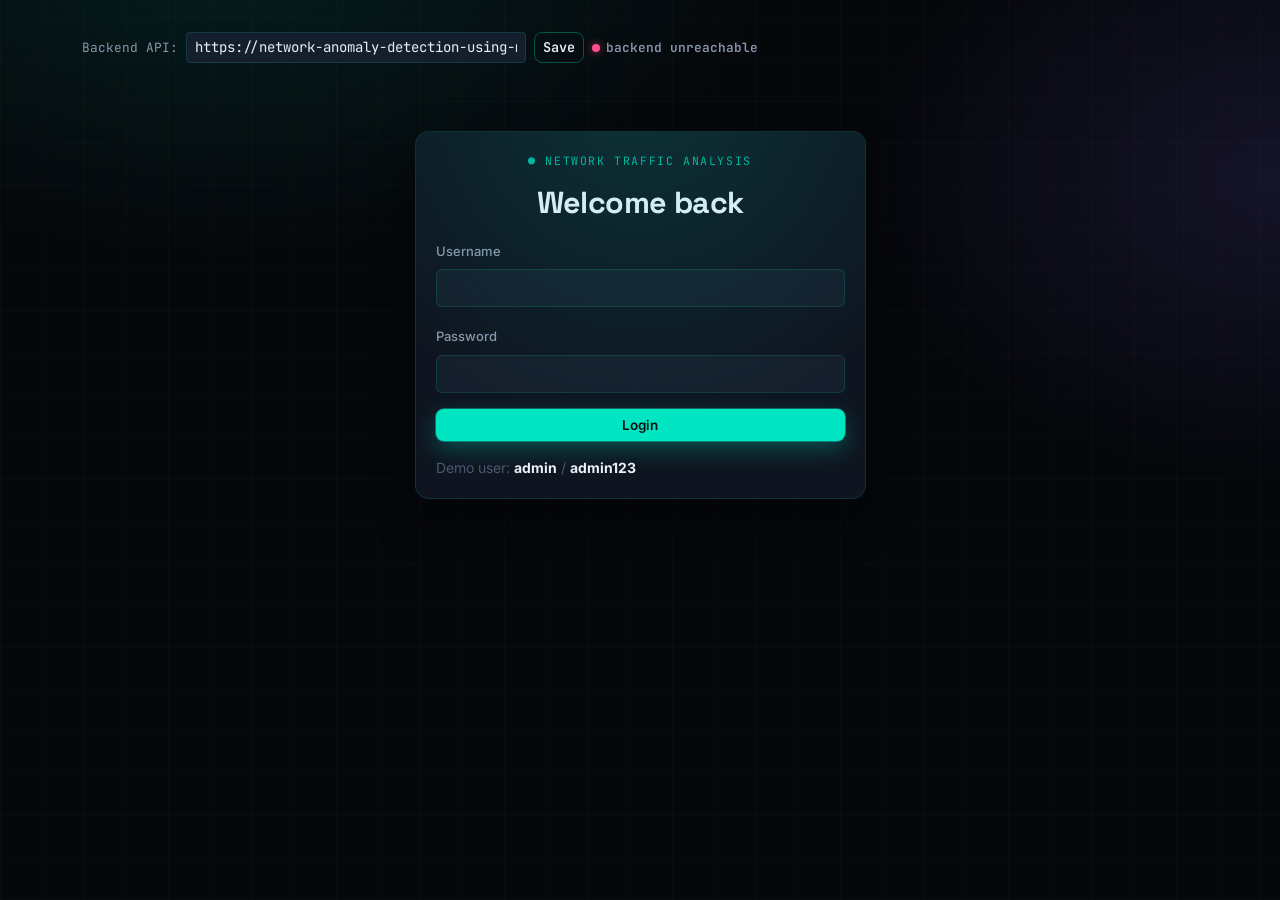
==== Frontend/index.html @ 7088abce "Update frontend files" ====
<!doctype html>
<html lang="en">
<head>
  <meta charset="utf-8" />
  <meta name="viewport" content="width=device-width, initial-scale=1" />
  <title>Login — Anomaly Detection Dashboard</title>

  <link rel="preconnect" href="https://fonts.googleapis.com">
  <link href="https://cdn.jsdelivr.net/npm/bootstrap@5.3.2/dist/css/bootstrap.min.css" rel="stylesheet">
  <link href="css/style.css" rel="stylesheet">
</head>
<body class="p-4">
  <div class="container">
    
    <div class="api-bar">
      <span>Backend API:</span>
      <input id="apiUrlInput" class="form-control form-control-sm" type="text" placeholder="https://your-backend.onrender.com">
      <button id="apiUrlSave" class="btn btn-sm btn-outline-light">Save</button>
      <span id="apiStatus" class="api-status"><span class="dot"></span><span id="apiStatusText">checking…</span></span>
    </div>
    

    <div id="flash"></div>

    <div class="row justify-content-center">
      <div class="col-lg-5">
        <div class="glass">
          <div class="text-center mb-3" style="font-family:var(--mono);font-size:11.5px;letter-spacing:.14em;text-transform:uppercase;color:var(--mint-deep);">
            ● Network Traffic Analysis
          </div>
          <h2 class="text-center animated-title mb-3">Welcome back</h2>

          <form id="loginForm">
            <div class="mb-3">
              <label class="form-label">Username</label>
              <input name="username" id="username" class="form-control" required>
            </div>

            <div class="mb-3">
              <label class="form-label">Password</label>
              <input name="password" id="password" type="password" class="form-control" required>
            </div>

            <div class="d-grid gap-2">
              <button class="btn btn-success" type="submit" id="loginBtn">Login</button>
            </div>
          </form>

          <div class="mt-3 small text-muted">
            Demo user: <strong style="color:var(--text);">admin</strong> / <strong style="color:var(--text);">admin123</strong>
          </div>
        </div>
      </div>
    </div>

  </div>

  <script src="env.js"></script>
  <script src="js/config.js"></script>
  <script src="js/api.js"></script>
  <script src="js/login.js"></script>
</body>
</html>
---- Frontend/css/style.css ----
/* ============================================================
   Anomaly Detection Dashboard — IntervuX-matched dark theme
   (mint / sky HUD aesthetic — same tokens as the marketing site)
   ============================================================ */

@import url('https://fonts.googleapis.com/css2?family=Space+Grotesk:wght@500;600;700&family=Inter:wght@400;500;600;700&family=JetBrains+Mono:wght@400;500;600;700&display=swap');

:root {
  --bg:            #05070B;
  --bg-elevated:   #0A0F17;
  --surface:       #0E1520;
  --surface-2:     #151E2C;
  --border:        rgba(0,230,195,0.14);
  --border-strong: rgba(0,230,195,0.32);

  --text:          #E9EEF7;
  --text-muted:    #8996AC;
  --text-faint:    #4C5872;

  --mint:          #00E6C3;
  --mint-deep:     #00B39B;
  --mint-dim:      rgba(0,230,195,0.13);
  --sky:           #8C6FFF;
  --sky-deep:      #6C4EF0;
  --sky-dim:       rgba(140,111,255,0.16);
  --coral:         #FF4D89;
  --amber:         #FFB020;

  /* legacy variable names kept so nothing relying on them breaks */
  --accent: var(--sky);
  --accent-2: var(--mint-deep);
  --danger: var(--coral);
  --warn: var(--amber);
  --ok: var(--mint);
  --text-dark: var(--text);

  --display: 'Space Grotesk', 'Inter', sans-serif;
  --body:    'Inter', -apple-system, BlinkMacSystemFont, sans-serif;
  --mono:    'JetBrains Mono', 'Courier New', monospace;

  --radius: 14px;
  --radius-sm: 8px;
}

* { box-sizing: border-box; }

body {
  min-height: 100vh;
  font-family: var(--body);
  background:
    radial-gradient(ellipse 900px 500px at 18% -5%, rgba(0,230,195,0.10), transparent 60%),
    radial-gradient(ellipse 700px 500px at 100% 20%, rgba(140,111,255,0.12), transparent 60%),
    repeating-linear-gradient(0deg, rgba(255,255,255,0.014) 0px, rgba(255,255,255,0.014) 1px, transparent 1px, transparent 42px),
    repeating-linear-gradient(90deg, rgba(255,255,255,0.014) 0px, rgba(255,255,255,0.014) 1px, transparent 1px, transparent 42px),
    var(--bg);
  background-attachment: fixed;
  color: var(--text);
  -webkit-font-smoothing: antialiased;
}

h1, h2, h3, h4, h5, h6 {
  font-family: var(--display);
  letter-spacing: -0.01em;
}

::selection { background: var(--mint); color: #04120E; }

/* ============================================================
   Glass panels
   ============================================================ */
.glass {
  background: var(--surface);
  border: 1px solid var(--border);
  border-radius: var(--radius);
  padding: 20px;
  box-shadow: 0 20px 44px rgba(0,0,0,0.45);
  backdrop-filter: blur(10px);
}

.animated-title,
h2.animated-title {
  font-family: var(--display);
  font-weight: 700;
  font-size: 1.9rem;
  letter-spacing: -0.02em;
  color: var(--text) !important;
  text-shadow: none !important;
}

.subtitle {
  color: var(--text-muted);
  font-size: 0.95rem;
  margin-top: -6px;
  font-family: var(--mono);
}

/* ============================================================
   Log panel — mission-control readout, mirrors the transcript
   card on the marketing site
   ============================================================ */
.log-panel {
  height: 60vh;
  overflow: auto;
  background: var(--bg-elevated);
  color: var(--text);
  padding: 16px;
  border-radius: var(--radius);
  border: 1px solid var(--border-strong);
  font-size: 0.85rem;
  box-shadow: 0 20px 44px rgba(0,0,0,0.45), 0 0 30px rgba(0,230,195,0.05);
}

.log-panel h5 {
  color: var(--text);
  font-weight: 700;
  font-family: var(--display);
}

.log-panel hr {
  border-color: var(--border);
  opacity: 1;
}

.log-line {
  font-family: var(--mono);
  white-space: pre-wrap;
  margin-bottom: 8px;
  padding: 8px 10px;
  border-radius: 8px;
  background: var(--surface);
  border-left: 3px solid var(--mint);
  color: var(--text-muted);
}

.log-line.err {
  border-left-color: var(--coral);
  color: #ffb3c8;
  background: rgba(255,77,137,0.08);
}

/* ============================================================
   Buttons — Bootstrap contextual classes remapped to theme
   ============================================================ */
.btn {
  border-radius: var(--radius-sm) !important;
  font-weight: 600;
  font-size: 13.5px;
  border: none;
  transition: transform 0.15s ease, box-shadow 0.15s ease, background 0.15s ease;
}
.btn:hover { transform: translateY(-2px); }
.btn:active { transform: translateY(0); }
.btn:focus { box-shadow: 0 0 0 3px rgba(140,111,255,0.35) !important; }

.btn-primary {
  background: var(--sky);
  color: #0A0620;
  box-shadow: 0 0 0 1px rgba(140,111,255,0.4), 0 8px 22px rgba(140,111,255,0.25);
}
.btn-primary:hover, .btn-primary:focus { background: #9F86FF; color: #0A0620; }

.btn-success {
  background: var(--mint);
  color: #04120E;
  box-shadow: 0 0 0 1px rgba(0,230,195,0.4), 0 8px 22px rgba(0,230,195,0.28);
}
.btn-success:hover, .btn-success:focus { background: #1FF2D2; color: #04120E; }

.btn-warning {
  background: var(--amber);
  color: #241600;
  box-shadow: 0 0 0 1px rgba(255,176,32,0.4), 0 8px 22px rgba(255,176,32,0.25);
}
.btn-warning:hover, .btn-warning:focus { background: #FFC24D; color: #241600; }

.btn-info {
  background: var(--sky-dim);
  color: var(--sky);
  border: 1px solid rgba(140,111,255,0.4) !important;
}
.btn-info:hover, .btn-info:focus { background: rgba(140,111,255,0.28); color: var(--text); }

.btn-dark {
  background: var(--surface-2);
  color: var(--text);
  border: 1px solid var(--border-strong) !important;
}
.btn-dark:hover, .btn-dark:focus { background: var(--bg-elevated); color: var(--mint); }

.btn-outline-light {
  background: transparent;
  color: var(--text);
  border: 1px solid var(--border-strong) !important;
}
.btn-outline-light:hover, .btn-outline-light:focus {
  background: var(--mint-dim);
  color: var(--mint);
  border-color: var(--mint) !important;
}

.btn-outline-secondary {
  background: transparent;
  color: var(--text-muted);
  border: 1px solid var(--border) !important;
}
.btn-outline-secondary:hover {
  background: var(--surface-2);
  color: var(--text);
  border-color: var(--border-strong) !important;
}

.btn-loading {
  position: relative;
  pointer-events: none;
  opacity: 0.6;
}

.model-btn {
  min-width: 150px;
}

.model-btn.trained {
  outline: 2px solid var(--mint);
  outline-offset: 1px;
}

.model-btn .badge {
  background: rgba(4,18,14,0.35) !important;
  color: inherit !important;
}

/* ============================================================
   Dropzones
   ============================================================ */
.dropzone {
  border: 2px dashed var(--border-strong);
  border-radius: var(--radius-sm);
  padding: 18px;
  text-align: center;
  color: var(--text-muted);
  background: var(--bg-elevated);
  transition: border-color 0.2s ease, background 0.2s ease, color 0.2s ease;
  cursor: pointer;
}
.dropzone:hover {
  border-color: var(--mint);
  color: var(--text);
}
.dropzone.dragover {
  border-color: var(--mint);
  background: var(--mint-dim);
  color: var(--mint);
}
.dropzone .filename {
  font-weight: 600;
  color: var(--text);
  font-family: var(--mono);
  font-size: 12px;
}

/* ============================================================
   Metric cards (available for future use)
   ============================================================ */
.metric-card {
  border-radius: var(--radius-sm);
  padding: 14px 16px;
  background: var(--surface-2);
  border: 1px solid var(--border);
}
.metric-card .value {
  font-size: 1.6rem;
  font-weight: 800;
  color: var(--mint);
  font-family: var(--display);
}
.metric-card .label {
  font-size: 0.8rem;
  color: var(--text-faint);
  text-transform: uppercase;
  letter-spacing: 0.08em;
  font-family: var(--mono);
}

/* ============================================================
   Tables
   ============================================================ */
.table-wrap {
  max-height: 55vh;
  overflow: auto;
  border-radius: var(--radius-sm);
  border: 1px solid var(--border);
}
table.table-striped {
  font-size: 0.85rem;
  color: var(--text);
  margin-bottom: 0;
}
table.table-striped thead {
  position: sticky;
  top: 0;
  background: var(--bg-elevated);
  color: var(--mint);
  font-family: var(--mono);
  font-size: 11px;
  text-transform: uppercase;
  letter-spacing: 0.05em;
  z-index: 1;
}
table.table-striped tbody tr {
  background: var(--surface) !important;
  color: var(--text);
  border-color: var(--border) !important;
}
table.table-striped tbody tr:nth-of-type(odd) {
  background: var(--surface-2) !important;
}
table.table-striped td, table.table-striped th {
  border-color: var(--border) !important;
}

/* ============================================================
   Toast
   ============================================================ */
#toast {
  position: fixed;
  bottom: 20px;
  right: 20px;
  background: var(--bg-elevated);
  color: var(--text);
  border: 1px solid var(--border-strong);
  padding: 12px 18px;
  border-radius: var(--radius-sm);
  box-shadow: 0 12px 30px rgba(0,0,0,0.5), 0 0 20px rgba(0,230,195,0.12);
  opacity: 0;
  transform: translateY(10px);
  transition: opacity 0.25s ease, transform 0.25s ease;
  pointer-events: none;
  z-index: 2000;
  font-size: 0.9rem;
  font-family: var(--body);
}
#toast.show {
  opacity: 1;
  transform: translateY(0);
}

/* ============================================================
   API / backend status bar
   ============================================================ */
.api-bar {
  font-size: 0.8rem;
  color: var(--text-muted);
  display: flex;
  align-items: center;
  gap: 8px;
  flex-wrap: wrap;
  margin-bottom: 14px;
  font-family: var(--mono);
}
.api-bar input {
  max-width: 340px;
  background: var(--surface-2);
  border: 1px solid var(--border);
  color: var(--text);
}
.api-bar input::placeholder { color: var(--text-faint); }
.api-bar input:focus {
  background: var(--surface-2);
  border-color: var(--sky-deep);
  color: var(--text);
  box-shadow: 0 0 0 3px rgba(140,111,255,0.2);
}
.api-status {
  display: inline-flex;
  align-items: center;
  gap: 6px;
  font-weight: 600;
}
.api-status .dot {
  width: 8px;
  height: 8px;
  border-radius: 50%;
  background: var(--text-faint);
  display: inline-block;
}
.api-status.ok .dot { background: var(--mint); box-shadow: 0 0 8px rgba(0,230,195,0.6); }
.api-status.bad .dot { background: var(--coral); box-shadow: 0 0 8px rgba(255,77,137,0.6); }

.section-title {
  font-weight: 700;
  color: var(--text);
  font-family: var(--display);
}

.hidden { display: none !important; }

/* ============================================================
   Form controls (Bootstrap inputs / labels)
   ============================================================ */
.form-label {
  color: var(--text-muted);
  font-size: 13px;
  font-weight: 500;
}
.form-control {
  background: var(--surface-2);
  border: 1px solid var(--border);
  color: var(--text);
}
.form-control::placeholder { color: var(--text-faint); }
.form-control:focus {
  background: var(--surface-2);
  border-color: var(--sky-deep);
  color: var(--text);
  box-shadow: 0 0 0 3px rgba(140,111,255,0.2);
}

.text-muted { color: var(--text-faint) !important; }
.text-light { color: var(--text) !important; }

/* ============================================================
   Alerts (flash messages)
   ============================================================ */
.alert {
  border-radius: var(--radius-sm);
  border: 1px solid var(--border-strong);
  font-size: 13.5px;
}
.alert-warning {
  background: rgba(255,176,32,0.12);
  color: #FFD98A;
  border-color: rgba(255,176,32,0.35);
}
.alert-danger {
  background: rgba(255,77,137,0.12);
  color: #FF9FBD;
  border-color: rgba(255,77,137,0.35);
}
.alert-success {
  background: var(--mint-dim);
  color: var(--mint);
  border-color: var(--border-strong);
}
.alert-info {
  background: var(--sky-dim);
  color: #C7BAFF;
  border-color: rgba(140,111,255,0.35);
}

/* ============================================================
   Login page specifics
   ============================================================ */
body.p-4 { padding: 32px !important; }

.row.justify-content-center .glass {
  margin-top: 6vh;
  position: relative;
  overflow: hidden;
}
.row.justify-content-center .glass::before {
  content: "";
  position: absolute;
  inset: -40px;
  background: radial-gradient(circle at 50% 0%, rgba(0,230,195,0.14), transparent 65%);
  pointer-events: none;
}

@media (max-width: 900px) {
  body.p-4 { padding: 16px !important; }
}
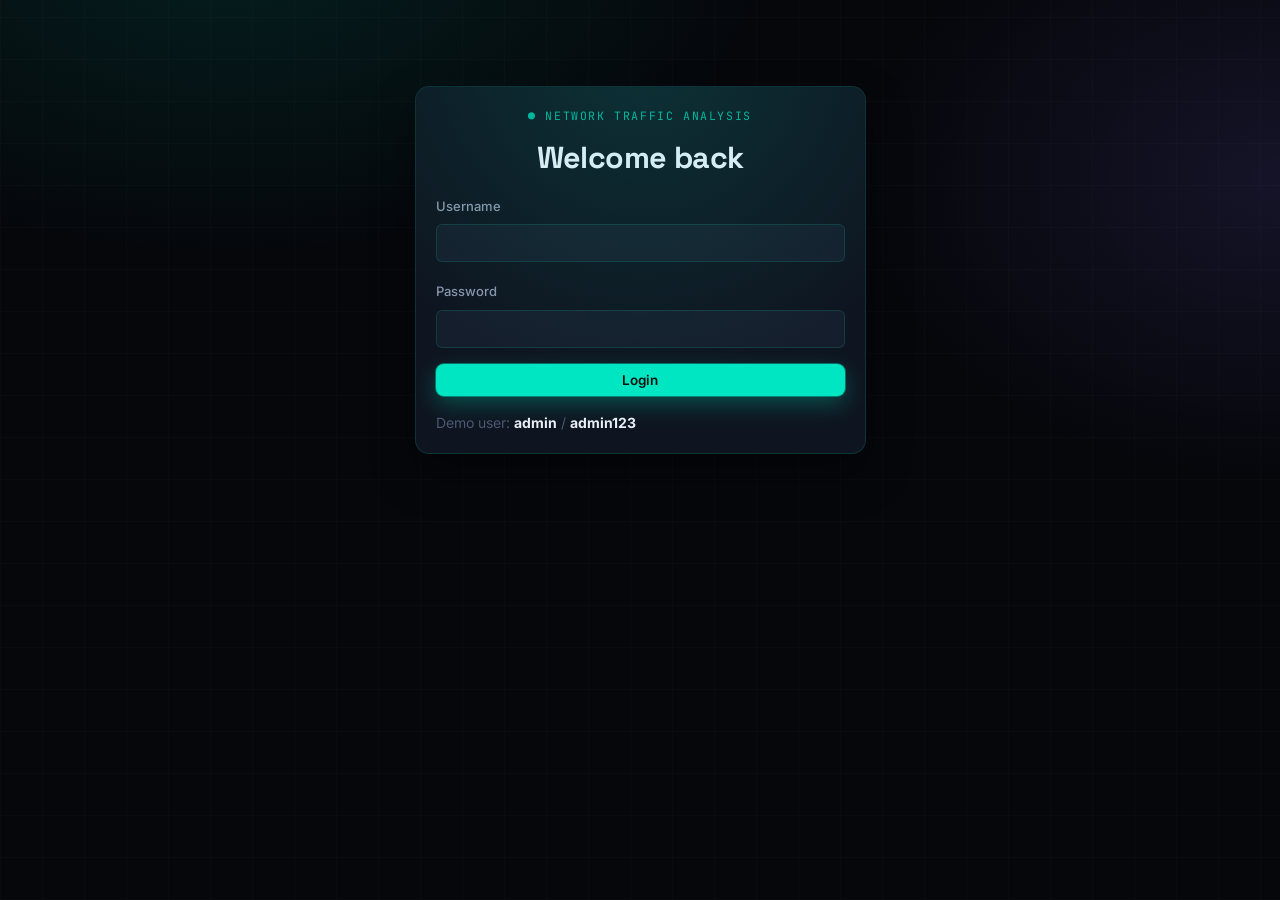
==== commit 86eee54f: "Update project files" ====
--- a/Frontend/index.html
+++ b/Frontend/index.html
@@ -12,12 +12,7 @@
 <body class="p-4">
   <div class="container">
     
-    <div class="api-bar">
-      <span>Backend API:</span>
-      <input id="apiUrlInput" class="form-control form-control-sm" type="text" placeholder="https://your-backend.onrender.com">
-      <button id="apiUrlSave" class="btn btn-sm btn-outline-light">Save</button>
-      <span id="apiStatus" class="api-status"><span class="dot"></span><span id="apiStatusText">checking…</span></span>
-    </div>
+    
     
 
     <div id="flash"></div>
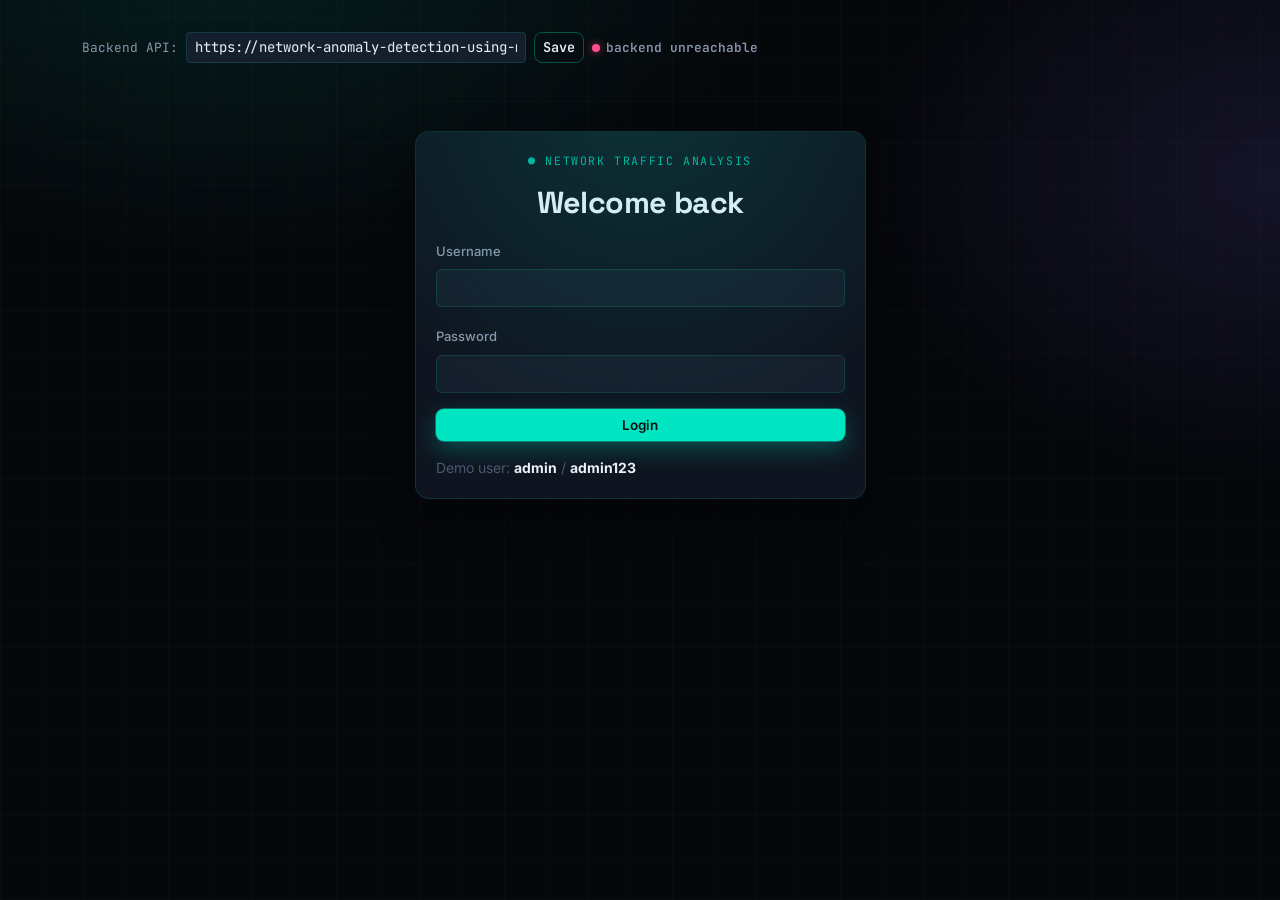
==== commit eb99cc76: "Update project files" ====
--- a/Frontend/index.html
+++ b/Frontend/index.html
@@ -12,9 +12,13 @@
 <body class="p-4">
   <div class="container">
     
+    <div class="api-bar">
+      <span>Backend API:</span>
+      <input id="apiUrlInput" class="form-control form-control-sm" type="text" placeholder="https://your-backend.onrender.com">
+      <button id="apiUrlSave" class="btn btn-sm btn-outline-light">Save</button>
+      <span id="apiStatus" class="api-status"><span class="dot"></span><span id="apiStatusText">checking…</span></span>
+    </div>
     
-    
-
     <div id="flash"></div>
 
     <div class="row justify-content-center">
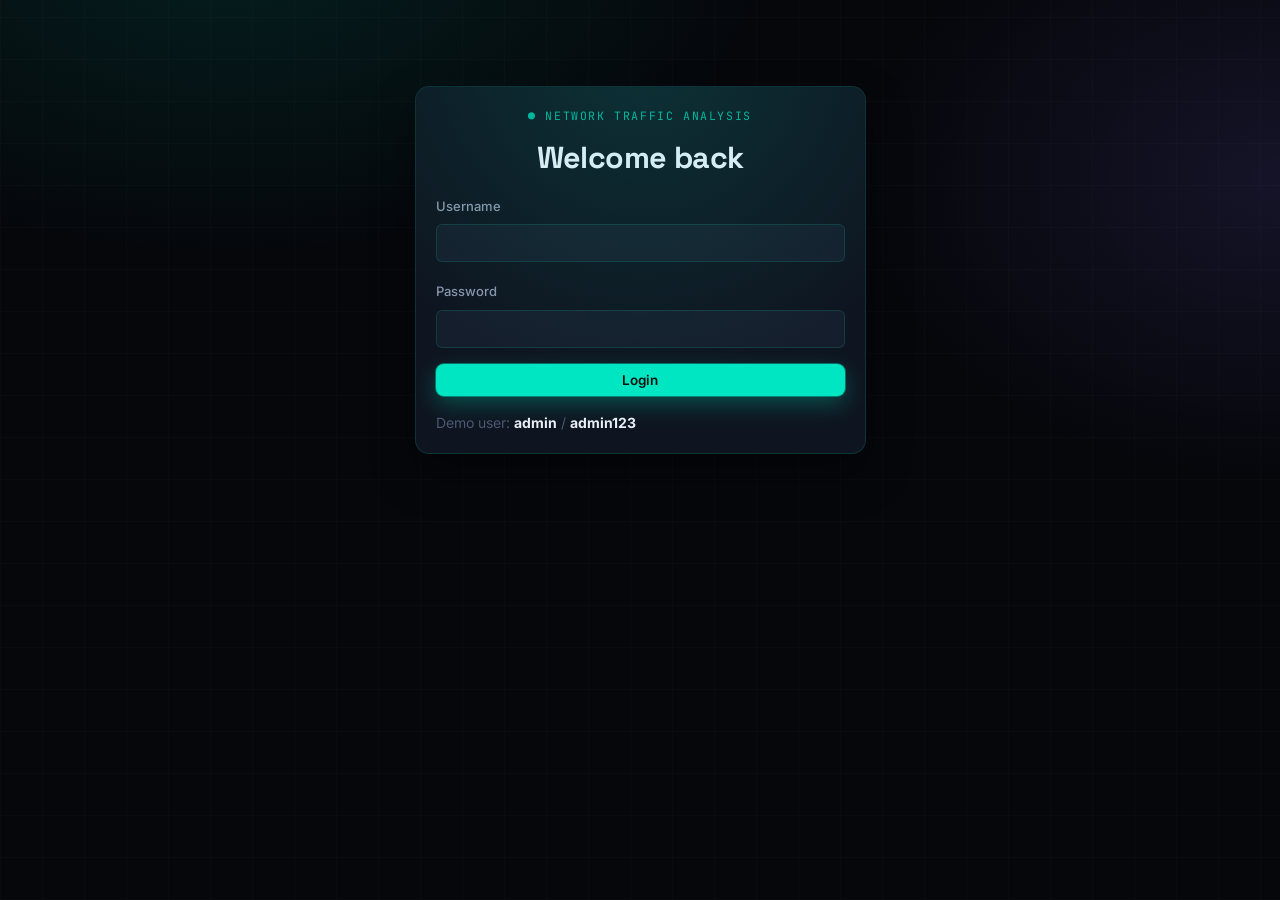
==== commit 87d78236: "Update project files" ====
--- a/Frontend/index.html
+++ b/Frontend/index.html
@@ -12,12 +12,7 @@
 <body class="p-4">
   <div class="container">
     
-    <div class="api-bar">
-      <span>Backend API:</span>
-      <input id="apiUrlInput" class="form-control form-control-sm" type="text" placeholder="https://your-backend.onrender.com">
-      <button id="apiUrlSave" class="btn btn-sm btn-outline-light">Save</button>
-      <span id="apiStatus" class="api-status"><span class="dot"></span><span id="apiStatusText">checking…</span></span>
-    </div>
+    
     
     <div id="flash"></div>
 
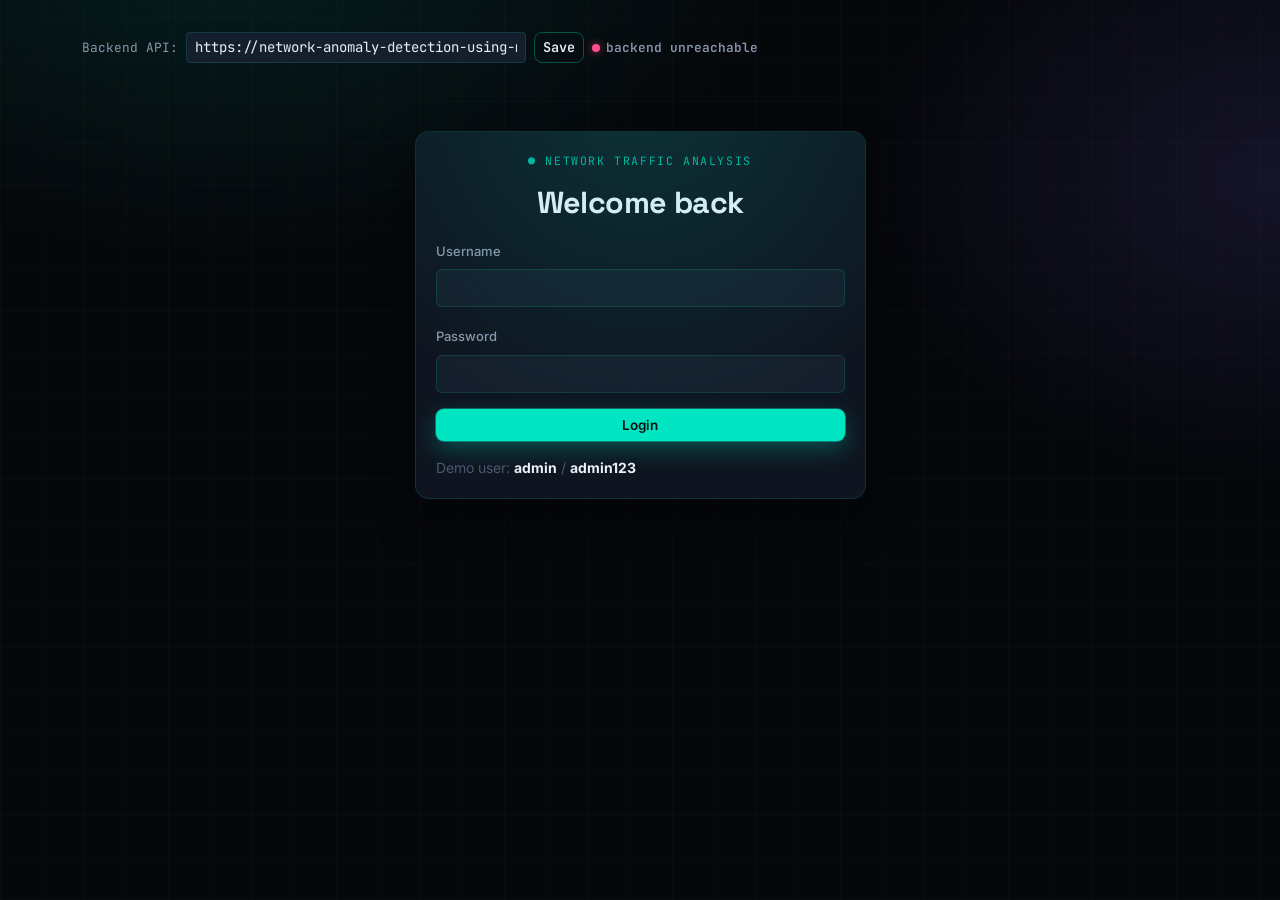
==== commit b99308fb: "Update project files" ====
--- a/Frontend/index.html
+++ b/Frontend/index.html
@@ -12,7 +12,12 @@
 <body class="p-4">
   <div class="container">
     
-    
+    <div class="api-bar">
+      <span>Backend API:</span>
+      <input id="apiUrlInput" class="form-control form-control-sm" type="text" placeholder="https://your-backend.onrender.com">
+      <button id="apiUrlSave" class="btn btn-sm btn-outline-light">Save</button>
+      <span id="apiStatus" class="api-status"><span class="dot"></span><span id="apiStatusText">checking…</span></span>
+    </div>
     
     <div id="flash"></div>
 
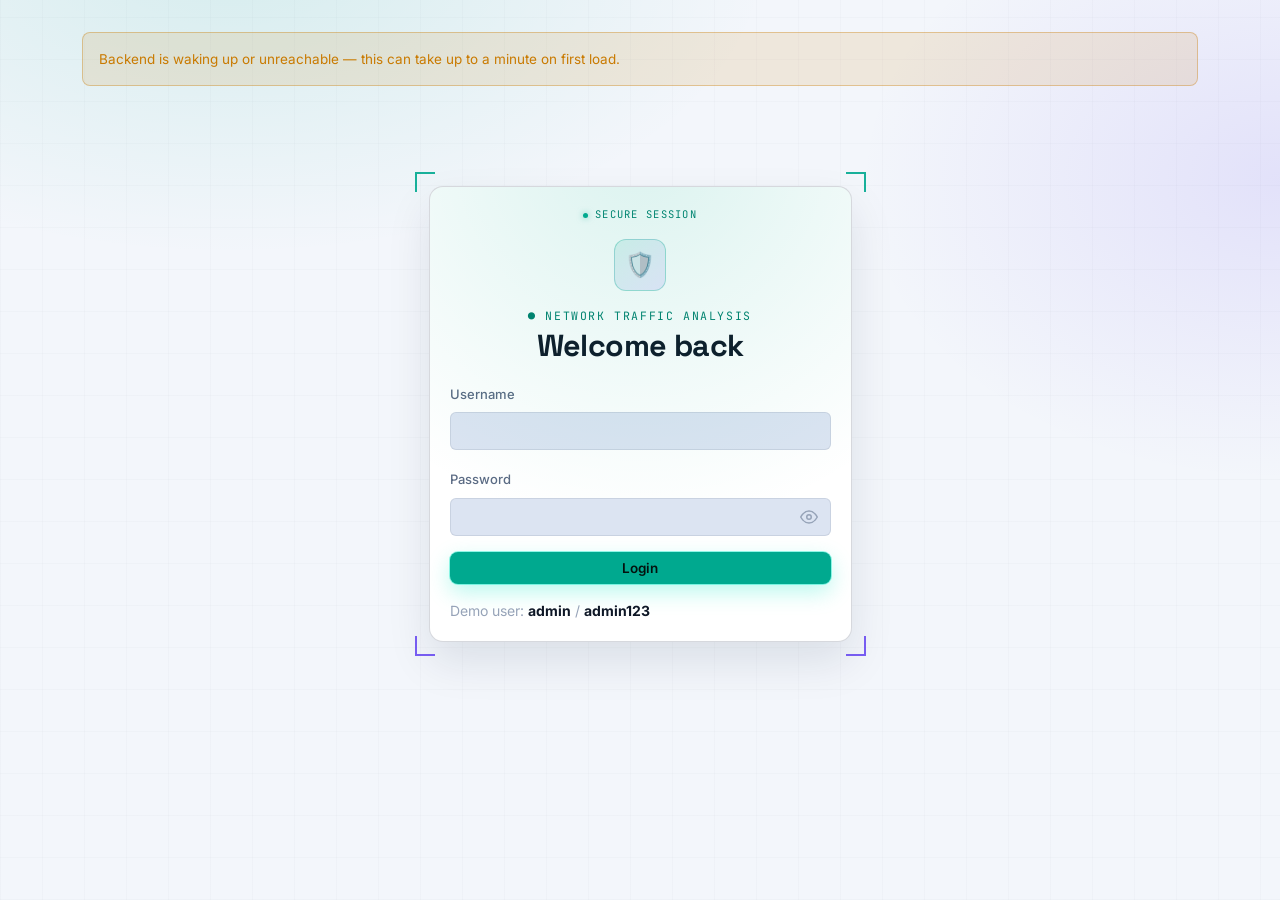
==== commit c1374e53: "Update frontend files" ====
--- a/Frontend/index.html
+++ b/Frontend/index.html
@@ -12,19 +12,16 @@
 <body class="p-4">
   <div class="container">
     
-    <div class="api-bar">
-      <span>Backend API:</span>
-      <input id="apiUrlInput" class="form-control form-control-sm" type="text" placeholder="https://your-backend.onrender.com">
-      <button id="apiUrlSave" class="btn btn-sm btn-outline-light">Save</button>
-      <span id="apiStatus" class="api-status"><span class="dot"></span><span id="apiStatusText">checking…</span></span>
-    </div>
-    
     <div id="flash"></div>
 
     <div class="row justify-content-center">
       <div class="col-lg-5">
+        <div class="login-wrap">
         <div class="glass">
-          <div class="text-center mb-3" style="font-family:var(--mono);font-size:11.5px;letter-spacing:.14em;text-transform:uppercase;color:var(--mint-deep);">
+          <div class="session-tag">Secure session</div>
+          <div class="login-logo">🛡️</div>
+
+          <div class="text-center mb-1" style="font-family:var(--mono);font-size:11.5px;letter-spacing:.14em;text-transform:uppercase;color:var(--mint-deep);">
             ● Network Traffic Analysis
           </div>
           <h2 class="text-center animated-title mb-3">Welcome back</h2>
@@ -37,7 +34,13 @@
 
             <div class="mb-3">
               <label class="form-label">Password</label>
-              <input name="password" id="password" type="password" class="form-control" required>
+              <div class="password-wrap">
+                <input name="password" id="password" type="password" class="form-control" required>
+                <button type="button" class="toggle-password" id="togglePassword" aria-label="Show password">
+                  <svg id="eyeIcon" viewBox="0 0 24 24" fill="none" stroke="currentColor" stroke-width="2" stroke-linecap="round" stroke-linejoin="round"><path d="M1 12s4-8 11-8 11 8 11 8-4 8-11 8-11-8-11-8Z"></path><circle cx="12" cy="12" r="3"></circle></svg>
+                  <svg id="eyeOffIcon" viewBox="0 0 24 24" fill="none" stroke="currentColor" stroke-width="2" stroke-linecap="round" stroke-linejoin="round" style="display:none;"><path d="M9.88 9.88a3 3 0 1 0 4.24 4.24"></path><path d="M10.73 5.08A10.43 10.43 0 0 1 12 5c7 0 11 8 11 8a13.16 13.16 0 0 1-3.05 3.94M6.61 6.61A13.526 13.526 0 0 0 1 12s4 8 11 8a9.74 9.74 0 0 0 5.39-1.61"></path><line x1="2" y1="2" x2="22" y2="22"></line></svg>
+                </button>
+              </div>
             </div>
 
             <div class="d-grid gap-2">
@@ -49,10 +52,25 @@
             Demo user: <strong style="color:var(--text);">admin</strong> / <strong style="color:var(--text);">admin123</strong>
           </div>
         </div>
+        </div>
       </div>
     </div>
 
   </div>
+
+  <script>
+    // Password visibility toggle — self-contained, doesn't touch login.js's auth logic
+    document.getElementById("togglePassword").addEventListener("click", function () {
+      const pwd = document.getElementById("password");
+      const eyeIcon = document.getElementById("eyeIcon");
+      const eyeOffIcon = document.getElementById("eyeOffIcon");
+      const showing = pwd.type === "password";
+      pwd.type = showing ? "text" : "password";
+      eyeIcon.style.display = showing ? "none" : "block";
+      eyeOffIcon.style.display = showing ? "block" : "none";
+      this.setAttribute("aria-label", showing ? "Hide password" : "Show password");
+    });
+  </script>
 
   <script src="env.js"></script>
   <script src="js/config.js"></script>
--- a/Frontend/css/style.css
+++ b/Frontend/css/style.css
@@ -6,25 +6,28 @@
 @import url('https://fonts.googleapis.com/css2?family=Space+Grotesk:wght@500;600;700&family=Inter:wght@400;500;600;700&family=JetBrains+Mono:wght@400;500;600;700&display=swap');
 
 :root {
-  --bg:            #05070B;
-  --bg-elevated:   #0A0F17;
-  --surface:       #0E1520;
-  --surface-2:     #151E2C;
-  --border:        rgba(0,230,195,0.14);
-  --border-strong: rgba(0,230,195,0.32);
-
-  --text:          #E9EEF7;
-  --text-muted:    #8996AC;
-  --text-faint:    #4C5872;
-
-  --mint:          #00E6C3;
-  --mint-deep:     #00B39B;
-  --mint-dim:      rgba(0,230,195,0.13);
-  --sky:           #8C6FFF;
-  --sky-deep:      #6C4EF0;
-  --sky-dim:       rgba(140,111,255,0.16);
-  --coral:         #FF4D89;
-  --amber:         #FFB020;
+  --bg:            #F3F6FB;
+  --bg-elevated:   #FFFFFF;
+  --surface:       #EAEFF8;
+  --surface-2:     #DCE4F2;
+  --border:        rgba(13,27,54,0.09);
+  --border-strong: rgba(13,27,54,0.17);
+
+  --text:          #0E1726;
+  --text-muted:    #5B6B84;
+  --text-faint:    #96A3B8;
+
+  --mint:          #00A98F;
+  --mint-deep:     #00806D;
+  --mint-dim:      rgba(0,169,143,0.12);
+  --sky:           #6A4CF0;
+  --sky-deep:      #5236C9;
+  --sky-dim:       rgba(106,76,240,0.12);
+  --coral:         #E23B76;
+  --coral-deep:    #B01F58;
+  --coral-dim:     rgba(226,59,118,0.12);
+  --amber:         #C97A00;
+  --amber-dim:     rgba(201,122,0,0.12);
 
   /* legacy variable names kept so nothing relying on them breaks */
   --accent: var(--sky);
@@ -48,10 +51,10 @@
   min-height: 100vh;
   font-family: var(--body);
   background:
-    radial-gradient(ellipse 900px 500px at 18% -5%, rgba(0,230,195,0.10), transparent 60%),
-    radial-gradient(ellipse 700px 500px at 100% 20%, rgba(140,111,255,0.12), transparent 60%),
-    repeating-linear-gradient(0deg, rgba(255,255,255,0.014) 0px, rgba(255,255,255,0.014) 1px, transparent 1px, transparent 42px),
-    repeating-linear-gradient(90deg, rgba(255,255,255,0.014) 0px, rgba(255,255,255,0.014) 1px, transparent 1px, transparent 42px),
+    radial-gradient(ellipse 900px 500px at 18% -5%, rgba(0,169,143,0.12), transparent 60%),
+    radial-gradient(ellipse 700px 500px at 100% 20%, rgba(106,76,240,0.12), transparent 60%),
+    repeating-linear-gradient(0deg, rgba(13,27,54,0.018) 0px, rgba(13,27,54,0.018) 1px, transparent 1px, transparent 42px),
+    repeating-linear-gradient(90deg, rgba(13,27,54,0.018) 0px, rgba(13,27,54,0.018) 1px, transparent 1px, transparent 42px),
     var(--bg);
   background-attachment: fixed;
   color: var(--text);
@@ -63,17 +66,17 @@
   letter-spacing: -0.01em;
 }
 
-::selection { background: var(--mint); color: #04120E; }
+::selection { background: var(--mint); color: #fff; }
 
 /* ============================================================
    Glass panels
    ============================================================ */
 .glass {
-  background: var(--surface);
-  border: 1px solid var(--border);
+  background: var(--bg-elevated);
+  border: 1px solid var(--border-strong);
   border-radius: var(--radius);
   padding: 20px;
-  box-shadow: 0 20px 44px rgba(0,0,0,0.45);
+  box-shadow: 0 20px 44px rgba(13,27,54,0.10);
   backdrop-filter: blur(10px);
 }
 
@@ -107,7 +110,7 @@
   border-radius: var(--radius);
   border: 1px solid var(--border-strong);
   font-size: 0.85rem;
-  box-shadow: 0 20px 44px rgba(0,0,0,0.45), 0 0 30px rgba(0,230,195,0.05);
+  box-shadow: 0 20px 44px rgba(13,27,54,0.10), 0 0 30px rgba(0,169,143,0.05);
 }
 
 .log-panel h5 {
@@ -134,8 +137,8 @@
 
 .log-line.err {
   border-left-color: var(--coral);
-  color: #ffb3c8;
-  background: rgba(255,77,137,0.08);
+  color: var(--coral-deep);
+  background: var(--coral-dim);
 }
 
 /* ============================================================
@@ -330,7 +333,7 @@
   border: 1px solid var(--border-strong);
   padding: 12px 18px;
   border-radius: var(--radius-sm);
-  box-shadow: 0 12px 30px rgba(0,0,0,0.5), 0 0 20px rgba(0,230,195,0.12);
+  box-shadow: 0 12px 30px rgba(13,27,54,0.16), 0 0 20px rgba(0,169,143,0.10);
   opacity: 0;
   transform: translateY(10px);
   transition: opacity 0.25s ease, transform 0.25s ease;
@@ -344,48 +347,6 @@
   transform: translateY(0);
 }
 
-/* ============================================================
-   API / backend status bar
-   ============================================================ */
-.api-bar {
-  font-size: 0.8rem;
-  color: var(--text-muted);
-  display: flex;
-  align-items: center;
-  gap: 8px;
-  flex-wrap: wrap;
-  margin-bottom: 14px;
-  font-family: var(--mono);
-}
-.api-bar input {
-  max-width: 340px;
-  background: var(--surface-2);
-  border: 1px solid var(--border);
-  color: var(--text);
-}
-.api-bar input::placeholder { color: var(--text-faint); }
-.api-bar input:focus {
-  background: var(--surface-2);
-  border-color: var(--sky-deep);
-  color: var(--text);
-  box-shadow: 0 0 0 3px rgba(140,111,255,0.2);
-}
-.api-status {
-  display: inline-flex;
-  align-items: center;
-  gap: 6px;
-  font-weight: 600;
-}
-.api-status .dot {
-  width: 8px;
-  height: 8px;
-  border-radius: 50%;
-  background: var(--text-faint);
-  display: inline-block;
-}
-.api-status.ok .dot { background: var(--mint); box-shadow: 0 0 8px rgba(0,230,195,0.6); }
-.api-status.bad .dot { background: var(--coral); box-shadow: 0 0 8px rgba(255,77,137,0.6); }
-
 .section-title {
   font-weight: 700;
   color: var(--text);
@@ -427,33 +388,53 @@
   font-size: 13.5px;
 }
 .alert-warning {
-  background: rgba(255,176,32,0.12);
-  color: #FFD98A;
-  border-color: rgba(255,176,32,0.35);
+  background: var(--amber-dim);
+  color: var(--amber);
+  border-color: rgba(201,122,0,0.35);
 }
 .alert-danger {
-  background: rgba(255,77,137,0.12);
-  color: #FF9FBD;
-  border-color: rgba(255,77,137,0.35);
+  background: var(--coral-dim);
+  color: var(--coral-deep);
+  border-color: rgba(226,59,118,0.35);
 }
 .alert-success {
   background: var(--mint-dim);
-  color: var(--mint);
+  color: var(--mint-deep);
   border-color: var(--border-strong);
 }
 .alert-info {
   background: var(--sky-dim);
-  color: #C7BAFF;
-  border-color: rgba(140,111,255,0.35);
-}
-
-/* ============================================================
-   Login page specifics
+  color: var(--sky-deep);
+  border-color: rgba(106,76,240,0.35);
+}
+
+/* ============================================================
+   Login page specifics — console panel with viewfinder corners
    ============================================================ */
 body.p-4 { padding: 32px !important; }
 
+.row.justify-content-center .login-wrap {
+  margin-top: 6vh;
+  position: relative;
+  padding: 14px;
+}
+.row.justify-content-center .login-wrap::after {
+  content: "";
+  position: absolute;
+  inset: 0;
+  pointer-events: none;
+  background:
+      linear-gradient(var(--mint), var(--mint)) top left / 20px 2px no-repeat,
+      linear-gradient(var(--mint), var(--mint)) top left / 2px 20px no-repeat,
+      linear-gradient(var(--mint), var(--mint)) top right / 20px 2px no-repeat,
+      linear-gradient(var(--mint), var(--mint)) top right / 2px 20px no-repeat,
+      linear-gradient(var(--sky), var(--sky)) bottom left / 20px 2px no-repeat,
+      linear-gradient(var(--sky), var(--sky)) bottom left / 2px 20px no-repeat,
+      linear-gradient(var(--sky), var(--sky)) bottom right / 20px 2px no-repeat,
+      linear-gradient(var(--sky), var(--sky)) bottom right / 2px 20px no-repeat;
+  opacity: .9;
+}
 .row.justify-content-center .glass {
-  margin-top: 6vh;
   position: relative;
   overflow: hidden;
 }
@@ -461,9 +442,58 @@
   content: "";
   position: absolute;
   inset: -40px;
-  background: radial-gradient(circle at 50% 0%, rgba(0,230,195,0.14), transparent 65%);
+  background: radial-gradient(circle at 50% 0%, rgba(0,169,143,0.14), transparent 65%);
   pointer-events: none;
 }
+
+.session-tag {
+  font-family: var(--mono);
+  font-size: 10.5px;
+  letter-spacing: .12em;
+  text-transform: uppercase;
+  color: var(--mint-deep);
+  display: flex;
+  align-items: center;
+  justify-content: center;
+  gap: 7px;
+  margin-bottom: 16px;
+}
+.session-tag::before {
+  content: "";
+  width: 5px; height: 5px; border-radius: 50%;
+  background: var(--mint);
+  box-shadow: 0 0 6px rgba(0,169,143,0.6);
+}
+
+.login-logo {
+  width: 52px; height: 52px; border-radius: 12px;
+  display: flex; align-items: center; justify-content: center;
+  margin: 0 auto 16px;
+  background: linear-gradient(135deg, var(--mint-dim), var(--sky-dim));
+  border: 1px solid rgba(0,169,143,0.3);
+  font-size: 24px;
+  position: relative;
+  z-index: 1;
+}
+
+.password-wrap { position: relative; }
+.password-wrap input { padding-right: 44px; }
+.toggle-password {
+  position: absolute;
+  right: 6px;
+  top: 50%;
+  transform: translateY(-50%);
+  width: 32px; height: 32px;
+  border: none;
+  background: transparent;
+  color: var(--text-faint);
+  cursor: pointer;
+  border-radius: 7px;
+  display: flex; align-items: center; justify-content: center;
+  transition: color .2s ease, background .2s ease;
+}
+.toggle-password:hover { color: var(--text-muted); background: var(--surface-2); }
+.toggle-password svg { width: 18px; height: 18px; }
 
 @media (max-width: 900px) {
   body.p-4 { padding: 16px !important; }
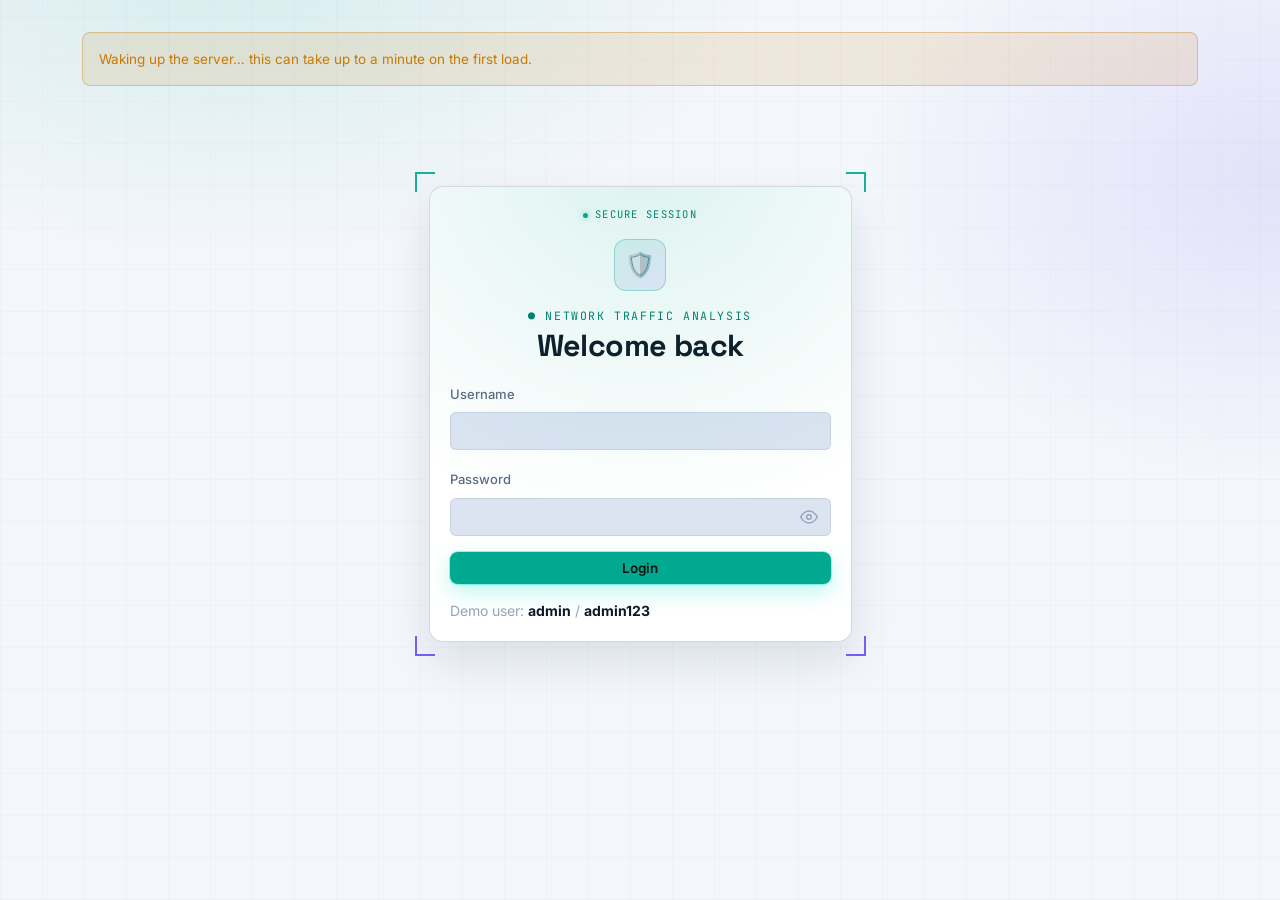
==== commit 0a203149: "Improve frontend warmup and login flow" ====
--- a/Frontend/index.html
+++ b/Frontend/index.html
@@ -4,6 +4,11 @@
   <meta charset="utf-8" />
   <meta name="viewport" content="width=device-width, initial-scale=1" />
   <title>Login — Anomaly Detection Dashboard</title>
+
+  <!-- Loaded first, before CSS or any other script, so the backend wake-up
+       ping fires the instant the page starts loading. -->
+  <script src="env.js"></script>
+  <script src="js/warmup.js"></script>
 
   <link rel="preconnect" href="https://fonts.googleapis.com">
   <link href="https://cdn.jsdelivr.net/npm/bootstrap@5.3.2/dist/css/bootstrap.min.css" rel="stylesheet">
@@ -72,7 +77,6 @@
     });
   </script>
 
-  <script src="env.js"></script>
   <script src="js/config.js"></script>
   <script src="js/api.js"></script>
   <script src="js/login.js"></script>
--- a/Frontend/css/style.css
+++ b/Frontend/css/style.css
@@ -495,6 +495,165 @@
 .toggle-password:hover { color: var(--text-muted); background: var(--surface-2); }
 .toggle-password svg { width: 18px; height: 18px; }
 
-@media (max-width: 900px) {
-  body.p-4 { padding: 16px !important; }
-}
+/* ============================================================
+   Chat assistant — floating launcher + panel
+   ============================================================ */
+.chat-toggle {
+  position: fixed;
+  right: 24px;
+  bottom: 24px;
+  width: 56px; height: 56px;
+  border-radius: 50%;
+  border: none;
+  background: var(--mint);
+  color: #04120E;
+  display: flex; align-items: center; justify-content: center;
+  cursor: pointer;
+  box-shadow: 0 0 0 1px rgba(0,169,143,0.35), 0 14px 32px rgba(0,169,143,0.30);
+  transition: transform 0.2s ease, background 0.2s ease;
+  z-index: 1000;
+}
+.chat-toggle:hover { transform: translateY(-2px); background: #00C6A7; }
+.chat-toggle svg { width: 24px; height: 24px; }
+
+.chat-panel {
+  position: fixed;
+  right: 24px;
+  bottom: 92px;
+  width: 360px;
+  max-width: calc(100vw - 48px);
+  height: 480px;
+  max-height: calc(100vh - 140px);
+  background: var(--bg-elevated);
+  border: 1px solid var(--border-strong);
+  border-radius: var(--radius);
+  box-shadow: 0 24px 60px rgba(13,27,54,0.20);
+  display: flex;
+  flex-direction: column;
+  overflow: hidden;
+  z-index: 1000;
+}
+.chat-panel.hidden { display: none; }
+
+.chat-header {
+  display: flex;
+  align-items: flex-start;
+  justify-content: space-between;
+  padding: 14px 16px;
+  border-bottom: 1px solid var(--border);
+  background: var(--surface);
+}
+.chat-title {
+  font-family: var(--display);
+  font-weight: 700;
+  font-size: 14px;
+  color: var(--text);
+}
+.chat-subtitle {
+  font-size: 11px;
+  color: var(--text-muted);
+  margin-top: 2px;
+}
+.chat-close {
+  border: none;
+  background: transparent;
+  color: var(--text-faint);
+  font-size: 20px;
+  line-height: 1;
+  cursor: pointer;
+  padding: 2px 6px;
+  border-radius: 6px;
+}
+.chat-close:hover { color: var(--text); background: var(--surface-2); }
+
+.chat-messages {
+  flex: 1;
+  overflow-y: auto;
+  padding: 14px 16px;
+  display: flex;
+  flex-direction: column;
+  gap: 10px;
+}
+.chat-msg {
+  max-width: 85%;
+  padding: 9px 12px;
+  border-radius: 12px;
+  font-size: 13px;
+  line-height: 1.45;
+}
+.chat-msg.assistant {
+  align-self: flex-start;
+  background: var(--surface);
+  border: 1px solid var(--border);
+  color: var(--text);
+  border-bottom-left-radius: 4px;
+}
+.chat-msg.user {
+  align-self: flex-end;
+  background: var(--mint-dim);
+  border: 1px solid rgba(0,169,143,0.3);
+  color: var(--mint-deep);
+  font-weight: 500;
+  border-bottom-right-radius: 4px;
+}
+
+.chat-typing { display: flex; gap: 4px; padding: 12px; align-items: center; }
+.chat-typing span {
+  width: 6px; height: 6px; border-radius: 50%;
+  background: var(--text-faint);
+  animation: chat-bounce 1.1s infinite ease-in-out;
+}
+.chat-typing span:nth-child(2) { animation-delay: 0.15s; }
+.chat-typing span:nth-child(3) { animation-delay: 0.3s; }
+@keyframes chat-bounce {
+  0%, 60%, 100% { transform: translateY(0); opacity: 0.5; }
+  30% { transform: translateY(-4px); opacity: 1; }
+}
+
+.chat-unavailable {
+  margin: 0 16px 12px;
+  padding: 10px 12px;
+  border-radius: var(--radius-sm);
+  background: var(--amber-dim);
+  color: var(--amber);
+  border: 1px solid rgba(201,122,0,0.3);
+  font-size: 12px;
+  line-height: 1.4;
+}
+.chat-unavailable code {
+  color: inherit;
+  font-family: var(--mono);
+  font-weight: 600;
+}
+
+.chat-input-row {
+  display: flex;
+  gap: 8px;
+  padding: 12px;
+  border-top: 1px solid var(--border);
+  background: var(--surface);
+}
+.chat-input-row input {
+  flex: 1;
+  background: var(--bg-elevated);
+  border: 1px solid var(--border);
+  color: var(--text);
+  font-size: 13px;
+}
+.chat-input-row input:focus {
+  background: var(--bg-elevated);
+  border-color: var(--sky-deep);
+  color: var(--text);
+  box-shadow: 0 0 0 3px rgba(106,76,240,0.15);
+}
+.chat-input-row .btn { flex-shrink: 0; }
+
+@media (max-width: 480px) {
+  .chat-panel {
+    right: 12px;
+    left: 12px;
+    width: auto;
+    bottom: 84px;
+  }
+  .chat-toggle { right: 16px; bottom: 16px; }
+}
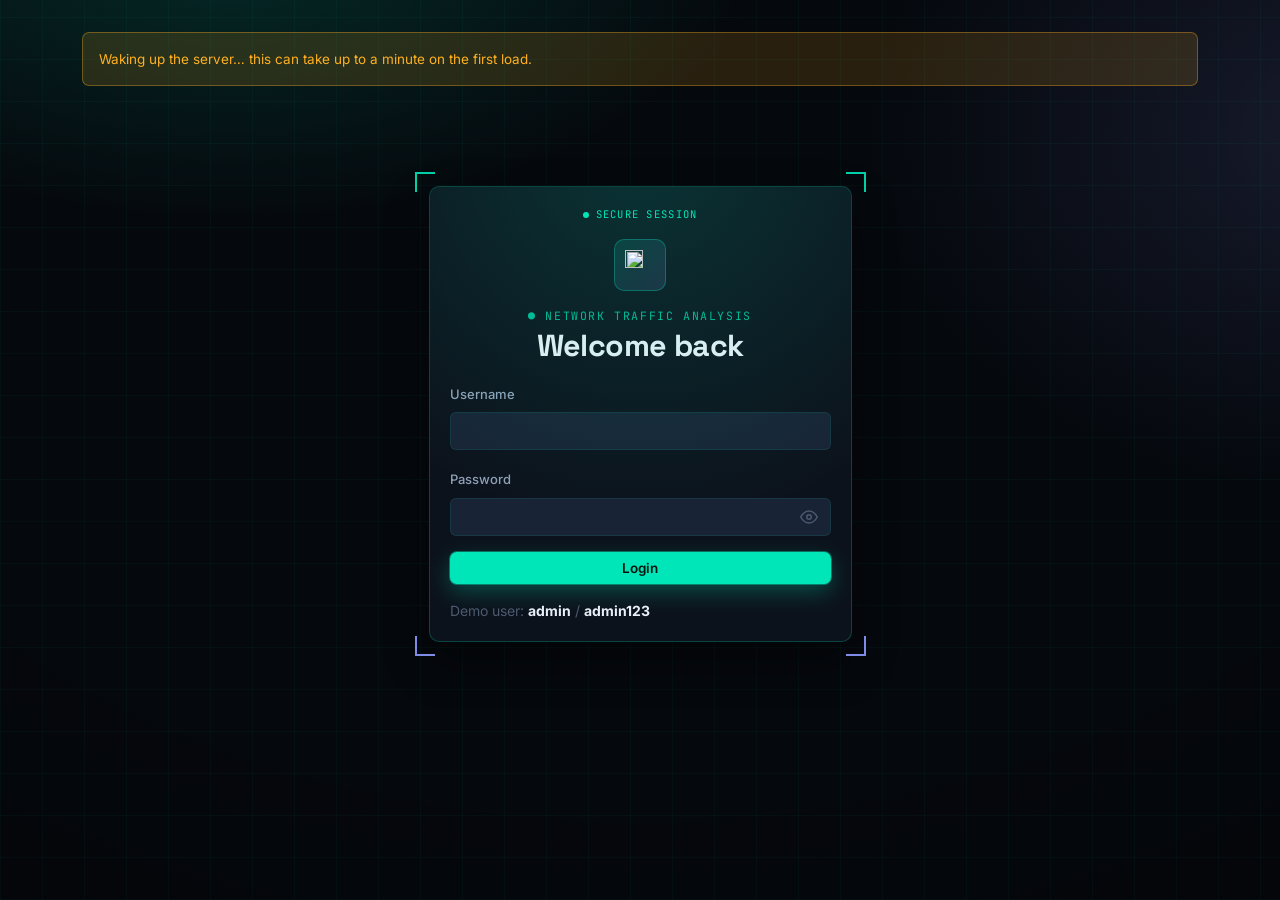
==== commit 4d96d157: "Update landing page styling" ====
--- a/Frontend/index.html
+++ b/Frontend/index.html
@@ -24,7 +24,7 @@
         <div class="login-wrap">
         <div class="glass">
           <div class="session-tag">Secure session</div>
-          <div class="login-logo">🛡️</div>
+          <div class="login-logo"><img src="https://res.cloudinary.com/dfzdsdoa5/image/upload/v1788587916/encrypted_mnjkud.png" alt="" /></div>
 
           <div class="text-center mb-1" style="font-family:var(--mono);font-size:11.5px;letter-spacing:.14em;text-transform:uppercase;color:var(--mint-deep);">
             ● Network Traffic Analysis
--- a/Frontend/css/style.css
+++ b/Frontend/css/style.css
@@ -1,33 +1,34 @@
 /* ============================================================
-   Anomaly Detection Dashboard — IntervuX-matched dark theme
-   (mint / sky HUD aesthetic — same tokens as the marketing site)
+   Anomaly Detection Dashboard — dark security / SOC theme
+   Deep-space navy base, terminal-cyan primary signal, sharp
+   HUD corner-bracket framing, mono readouts for data.
    ============================================================ */
 
 @import url('https://fonts.googleapis.com/css2?family=Space+Grotesk:wght@500;600;700&family=Inter:wght@400;500;600;700&family=JetBrains+Mono:wght@400;500;600;700&display=swap');
 
 :root {
-  --bg:            #F3F6FB;
-  --bg-elevated:   #FFFFFF;
-  --surface:       #EAEFF8;
-  --surface-2:     #DCE4F2;
-  --border:        rgba(13,27,54,0.09);
-  --border-strong: rgba(13,27,54,0.17);
-
-  --text:          #0E1726;
-  --text-muted:    #5B6B84;
-  --text-faint:    #96A3B8;
-
-  --mint:          #00A98F;
-  --mint-deep:     #00806D;
-  --mint-dim:      rgba(0,169,143,0.12);
-  --sky:           #6A4CF0;
-  --sky-deep:      #5236C9;
-  --sky-dim:       rgba(106,76,240,0.12);
-  --coral:         #E23B76;
-  --coral-deep:    #B01F58;
-  --coral-dim:     rgba(226,59,118,0.12);
-  --amber:         #C97A00;
-  --amber-dim:     rgba(201,122,0,0.12);
+  --bg:            #05080D;
+  --bg-elevated:   #0C121C;
+  --surface:       #111928;
+  --surface-2:     #182335;
+  --border:        rgba(0,230,184,0.10);
+  --border-strong: rgba(0,230,184,0.24);
+
+  --text:          #E8EFF6;
+  --text-muted:    #8FA1B8;
+  --text-faint:    #4C5A70;
+
+  --mint:          #00E6B8;
+  --mint-deep:     #00B894;
+  --mint-dim:      rgba(0,230,184,0.14);
+  --sky:           #8C9BFF;
+  --sky-deep:      #6E7EFA;
+  --sky-dim:       rgba(140,155,255,0.14);
+  --coral:         #FF5C7C;
+  --coral-deep:    #FF3358;
+  --coral-dim:     rgba(255,92,124,0.14);
+  --amber:         #FFB020;
+  --amber-dim:     rgba(255,176,32,0.14);
 
   /* legacy variable names kept so nothing relying on them breaks */
   --accent: var(--sky);
@@ -41,8 +42,8 @@
   --body:    'Inter', -apple-system, BlinkMacSystemFont, sans-serif;
   --mono:    'JetBrains Mono', 'Courier New', monospace;
 
-  --radius: 14px;
-  --radius-sm: 8px;
+  --radius: 10px;
+  --radius-sm: 7px;
 }
 
 * { box-sizing: border-box; }
@@ -51,10 +52,11 @@
   min-height: 100vh;
   font-family: var(--body);
   background:
-    radial-gradient(ellipse 900px 500px at 18% -5%, rgba(0,169,143,0.12), transparent 60%),
-    radial-gradient(ellipse 700px 500px at 100% 20%, rgba(106,76,240,0.12), transparent 60%),
-    repeating-linear-gradient(0deg, rgba(13,27,54,0.018) 0px, rgba(13,27,54,0.018) 1px, transparent 1px, transparent 42px),
-    repeating-linear-gradient(90deg, rgba(13,27,54,0.018) 0px, rgba(13,27,54,0.018) 1px, transparent 1px, transparent 42px),
+    radial-gradient(ellipse 900px 500px at 18% -8%, rgba(0,230,184,0.16), transparent 60%),
+    radial-gradient(ellipse 800px 600px at 105% 15%, rgba(140,155,255,0.13), transparent 60%),
+    repeating-linear-gradient(0deg, rgba(0,230,184,0.035) 0px, rgba(0,230,184,0.035) 1px, transparent 1px, transparent 42px),
+    repeating-linear-gradient(90deg, rgba(0,230,184,0.035) 0px, rgba(0,230,184,0.035) 1px, transparent 1px, transparent 42px),
+    radial-gradient(ellipse 1400px 900px at 50% 30%, transparent 55%, rgba(0,0,0,0.45) 100%),
     var(--bg);
   background-attachment: fixed;
   color: var(--text);
@@ -66,7 +68,7 @@
   letter-spacing: -0.01em;
 }
 
-::selection { background: var(--mint); color: #fff; }
+::selection { background: var(--mint); color: #04120E; }
 
 /* ============================================================
    Glass panels
@@ -76,7 +78,7 @@
   border: 1px solid var(--border-strong);
   border-radius: var(--radius);
   padding: 20px;
-  box-shadow: 0 20px 44px rgba(13,27,54,0.10);
+  box-shadow: 0 20px 44px rgba(0,0,0,0.45);
   backdrop-filter: blur(10px);
 }
 
@@ -98,10 +100,11 @@
 }
 
 /* ============================================================
-   Log panel — mission-control readout, mirrors the transcript
-   card on the marketing site
+   Log panel — mission-control readout with a faint CRT scanline
+   texture, framed like the login card's targeting corners
    ============================================================ */
 .log-panel {
+  position: relative;
   height: 60vh;
   overflow: auto;
   background: var(--bg-elevated);
@@ -110,7 +113,23 @@
   border-radius: var(--radius);
   border: 1px solid var(--border-strong);
   font-size: 0.85rem;
-  box-shadow: 0 20px 44px rgba(13,27,54,0.10), 0 0 30px rgba(0,169,143,0.05);
+  box-shadow: 0 20px 44px rgba(0,0,0,0.45), 0 0 40px rgba(0,230,184,0.06);
+}
+
+.log-panel::before {
+  content: "";
+  position: absolute;
+  inset: 0;
+  pointer-events: none;
+  border-radius: var(--radius);
+  background: repeating-linear-gradient(
+    0deg,
+    rgba(255,255,255,0.012) 0px,
+    rgba(255,255,255,0.012) 1px,
+    transparent 1px,
+    transparent 3px
+  );
+  mix-blend-mode: screen;
 }
 
 .log-panel h5 {
@@ -129,7 +148,7 @@
   white-space: pre-wrap;
   margin-bottom: 8px;
   padding: 8px 10px;
-  border-radius: 8px;
+  border-radius: 6px;
   background: var(--surface);
   border-left: 3px solid var(--mint);
   color: var(--text-muted);
@@ -137,7 +156,7 @@
 
 .log-line.err {
   border-left-color: var(--coral);
-  color: var(--coral-deep);
+  color: var(--coral);
   background: var(--coral-dim);
 }
 
@@ -153,21 +172,21 @@
 }
 .btn:hover { transform: translateY(-2px); }
 .btn:active { transform: translateY(0); }
-.btn:focus { box-shadow: 0 0 0 3px rgba(140,111,255,0.35) !important; }
+.btn:focus { box-shadow: 0 0 0 3px rgba(140,155,255,0.35) !important; }
 
 .btn-primary {
   background: var(--sky);
   color: #0A0620;
-  box-shadow: 0 0 0 1px rgba(140,111,255,0.4), 0 8px 22px rgba(140,111,255,0.25);
-}
-.btn-primary:hover, .btn-primary:focus { background: #9F86FF; color: #0A0620; }
+  box-shadow: 0 0 0 1px rgba(140,155,255,0.4), 0 8px 22px rgba(140,155,255,0.25);
+}
+.btn-primary:hover, .btn-primary:focus { background: #A9B4FF; color: #0A0620; }
 
 .btn-success {
   background: var(--mint);
   color: #04120E;
-  box-shadow: 0 0 0 1px rgba(0,230,195,0.4), 0 8px 22px rgba(0,230,195,0.28);
-}
-.btn-success:hover, .btn-success:focus { background: #1FF2D2; color: #04120E; }
+  box-shadow: 0 0 0 1px rgba(0,230,184,0.4), 0 8px 22px rgba(0,230,184,0.28);
+}
+.btn-success:hover, .btn-success:focus { background: #3CFFD6; color: #04120E; }
 
 .btn-warning {
   background: var(--amber);
@@ -179,16 +198,16 @@
 .btn-info {
   background: var(--sky-dim);
   color: var(--sky);
-  border: 1px solid rgba(140,111,255,0.4) !important;
-}
-.btn-info:hover, .btn-info:focus { background: rgba(140,111,255,0.28); color: var(--text); }
+  border: 1px solid rgba(140,155,255,0.4) !important;
+}
+.btn-info:hover, .btn-info:focus { background: rgba(140,155,255,0.24); color: var(--text); }
 
 .btn-dark {
   background: var(--surface-2);
   color: var(--text);
   border: 1px solid var(--border-strong) !important;
 }
-.btn-dark:hover, .btn-dark:focus { background: var(--bg-elevated); color: var(--mint); }
+.btn-dark:hover, .btn-dark:focus { background: var(--surface); color: var(--mint); }
 
 .btn-outline-light {
   background: transparent;
@@ -228,7 +247,7 @@
 }
 
 .model-btn .badge {
-  background: rgba(4,18,14,0.35) !important;
+  background: rgba(0,0,0,0.35) !important;
   color: inherit !important;
 }
 
@@ -333,7 +352,7 @@
   border: 1px solid var(--border-strong);
   padding: 12px 18px;
   border-radius: var(--radius-sm);
-  box-shadow: 0 12px 30px rgba(13,27,54,0.16), 0 0 20px rgba(0,169,143,0.10);
+  box-shadow: 0 12px 30px rgba(0,0,0,0.5), 0 0 24px rgba(0,230,184,0.12);
   opacity: 0;
   transform: translateY(10px);
   transition: opacity 0.25s ease, transform 0.25s ease;
@@ -373,7 +392,7 @@
   background: var(--surface-2);
   border-color: var(--sky-deep);
   color: var(--text);
-  box-shadow: 0 0 0 3px rgba(140,111,255,0.2);
+  box-shadow: 0 0 0 3px rgba(140,155,255,0.2);
 }
 
 .text-muted { color: var(--text-faint) !important; }
@@ -390,22 +409,22 @@
 .alert-warning {
   background: var(--amber-dim);
   color: var(--amber);
-  border-color: rgba(201,122,0,0.35);
+  border-color: rgba(255,176,32,0.35);
 }
 .alert-danger {
   background: var(--coral-dim);
-  color: var(--coral-deep);
-  border-color: rgba(226,59,118,0.35);
+  color: var(--coral);
+  border-color: rgba(255,92,124,0.35);
 }
 .alert-success {
   background: var(--mint-dim);
-  color: var(--mint-deep);
+  color: var(--mint);
   border-color: var(--border-strong);
 }
 .alert-info {
   background: var(--sky-dim);
-  color: var(--sky-deep);
-  border-color: rgba(106,76,240,0.35);
+  color: var(--sky);
+  border-color: rgba(140,155,255,0.35);
 }
 
 /* ============================================================
@@ -442,7 +461,7 @@
   content: "";
   position: absolute;
   inset: -40px;
-  background: radial-gradient(circle at 50% 0%, rgba(0,169,143,0.14), transparent 65%);
+  background: radial-gradient(circle at 50% 0%, rgba(0,230,184,0.16), transparent 65%);
   pointer-events: none;
 }
 
@@ -451,7 +470,7 @@
   font-size: 10.5px;
   letter-spacing: .12em;
   text-transform: uppercase;
-  color: var(--mint-deep);
+  color: var(--mint);
   display: flex;
   align-items: center;
   justify-content: center;
@@ -460,20 +479,32 @@
 }
 .session-tag::before {
   content: "";
-  width: 5px; height: 5px; border-radius: 50%;
+  width: 6px; height: 6px; border-radius: 50%;
   background: var(--mint);
-  box-shadow: 0 0 6px rgba(0,169,143,0.6);
+  box-shadow: 0 0 0 0 rgba(0,230,184,0.55);
+  animation: live-pulse 2s ease-out infinite;
+}
+
+@keyframes live-pulse {
+  0%   { box-shadow: 0 0 0 0 rgba(0,230,184,0.55); }
+  70%  { box-shadow: 0 0 0 7px rgba(0,230,184,0); }
+  100% { box-shadow: 0 0 0 0 rgba(0,230,184,0); }
 }
 
 .login-logo {
-  width: 52px; height: 52px; border-radius: 12px;
+  width: 52px; height: 52px; border-radius: 10px;
   display: flex; align-items: center; justify-content: center;
   margin: 0 auto 16px;
   background: linear-gradient(135deg, var(--mint-dim), var(--sky-dim));
-  border: 1px solid rgba(0,169,143,0.3);
-  font-size: 24px;
+  border: 1px solid rgba(0,230,184,0.3);
   position: relative;
   z-index: 1;
+  overflow: hidden;
+}
+.login-logo img {
+  width: 60%;
+  height: 60%;
+  object-fit: contain;
 }
 
 .password-wrap { position: relative; }
@@ -496,6 +527,14 @@
 .toggle-password svg { width: 18px; height: 18px; }
 
 /* ============================================================
+   Dashboard header — reuses the login card's pulsing status dot
+   (.session-tag) so "Live Session" reads as an actual signal
+   ============================================================ */
+.row.mb-3.align-items-center .session-tag {
+  margin-bottom: 4px;
+}
+
+/* ============================================================
    Chat assistant — floating launcher + panel
    ============================================================ */
 .chat-toggle {
@@ -509,11 +548,11 @@
   color: #04120E;
   display: flex; align-items: center; justify-content: center;
   cursor: pointer;
-  box-shadow: 0 0 0 1px rgba(0,169,143,0.35), 0 14px 32px rgba(0,169,143,0.30);
+  box-shadow: 0 0 0 1px rgba(0,230,184,0.35), 0 14px 32px rgba(0,230,184,0.30);
   transition: transform 0.2s ease, background 0.2s ease;
   z-index: 1000;
 }
-.chat-toggle:hover { transform: translateY(-2px); background: #00C6A7; }
+.chat-toggle:hover { transform: translateY(-2px); background: #3CFFD6; }
 .chat-toggle svg { width: 24px; height: 24px; }
 
 .chat-panel {
@@ -527,7 +566,7 @@
   background: var(--bg-elevated);
   border: 1px solid var(--border-strong);
   border-radius: var(--radius);
-  box-shadow: 0 24px 60px rgba(13,27,54,0.20);
+  box-shadow: 0 24px 60px rgba(0,0,0,0.55);
   display: flex;
   flex-direction: column;
   overflow: hidden;
@@ -591,8 +630,8 @@
 .chat-msg.user {
   align-self: flex-end;
   background: var(--mint-dim);
-  border: 1px solid rgba(0,169,143,0.3);
-  color: var(--mint-deep);
+  border: 1px solid rgba(0,230,184,0.3);
+  color: var(--mint);
   font-weight: 500;
   border-bottom-right-radius: 4px;
 }
@@ -616,7 +655,7 @@
   border-radius: var(--radius-sm);
   background: var(--amber-dim);
   color: var(--amber);
-  border: 1px solid rgba(201,122,0,0.3);
+  border: 1px solid rgba(255,176,32,0.3);
   font-size: 12px;
   line-height: 1.4;
 }
@@ -644,7 +683,7 @@
   background: var(--bg-elevated);
   border-color: var(--sky-deep);
   color: var(--text);
-  box-shadow: 0 0 0 3px rgba(106,76,240,0.15);
+  box-shadow: 0 0 0 3px rgba(140,155,255,0.15);
 }
 .chat-input-row .btn { flex-shrink: 0; }
 
